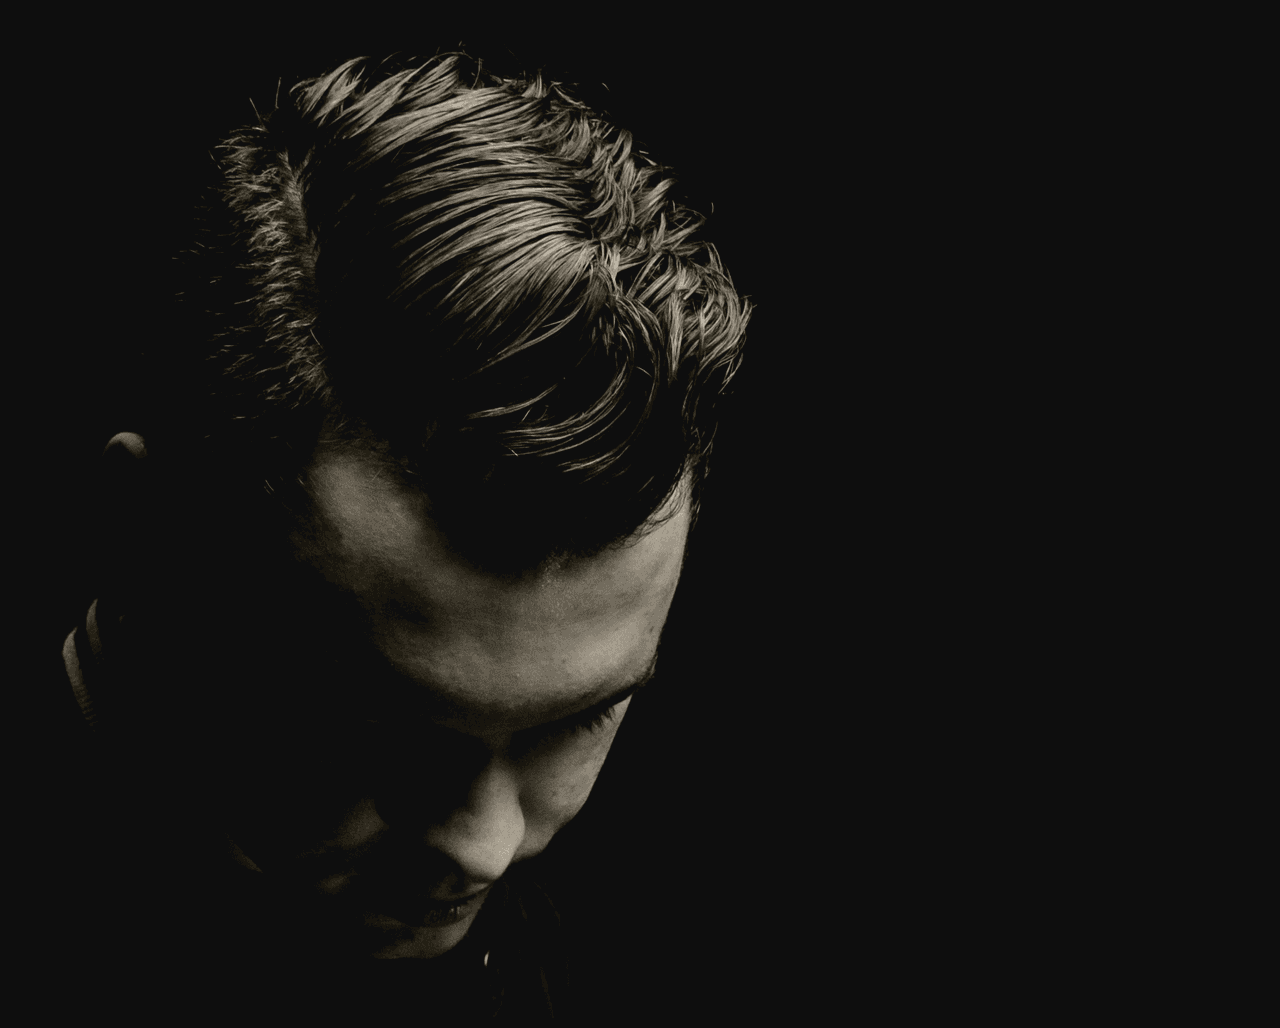
==== Responsive Project 1/index.html @ a41da8dc "Working on Git Commands" ====
<!DOCTYPE html>
<html lang="en">
<head>
    <meta charset="UTF-8">
    <meta name="viewport" content="width=device-width, initial-scale=1.0">
    <title>Document</title>
    <link rel="stylesheet" href="style.css">
</head>
<body>
    
    <main>
        <section>
            <img src="./hero.png" alt="Section1 Image">
        </section>
    </main>

</body>
</html>
---- Responsive Project 1/style.css ----
* {
  margin: 0;
  padding: 0;
  box-sizing: border-box;
}

html, body {
  height: 100%;
  width: 100%;
}

body {
  background-color: #0e0e0e;
}/*# sourceMappingURL=style.css.map */
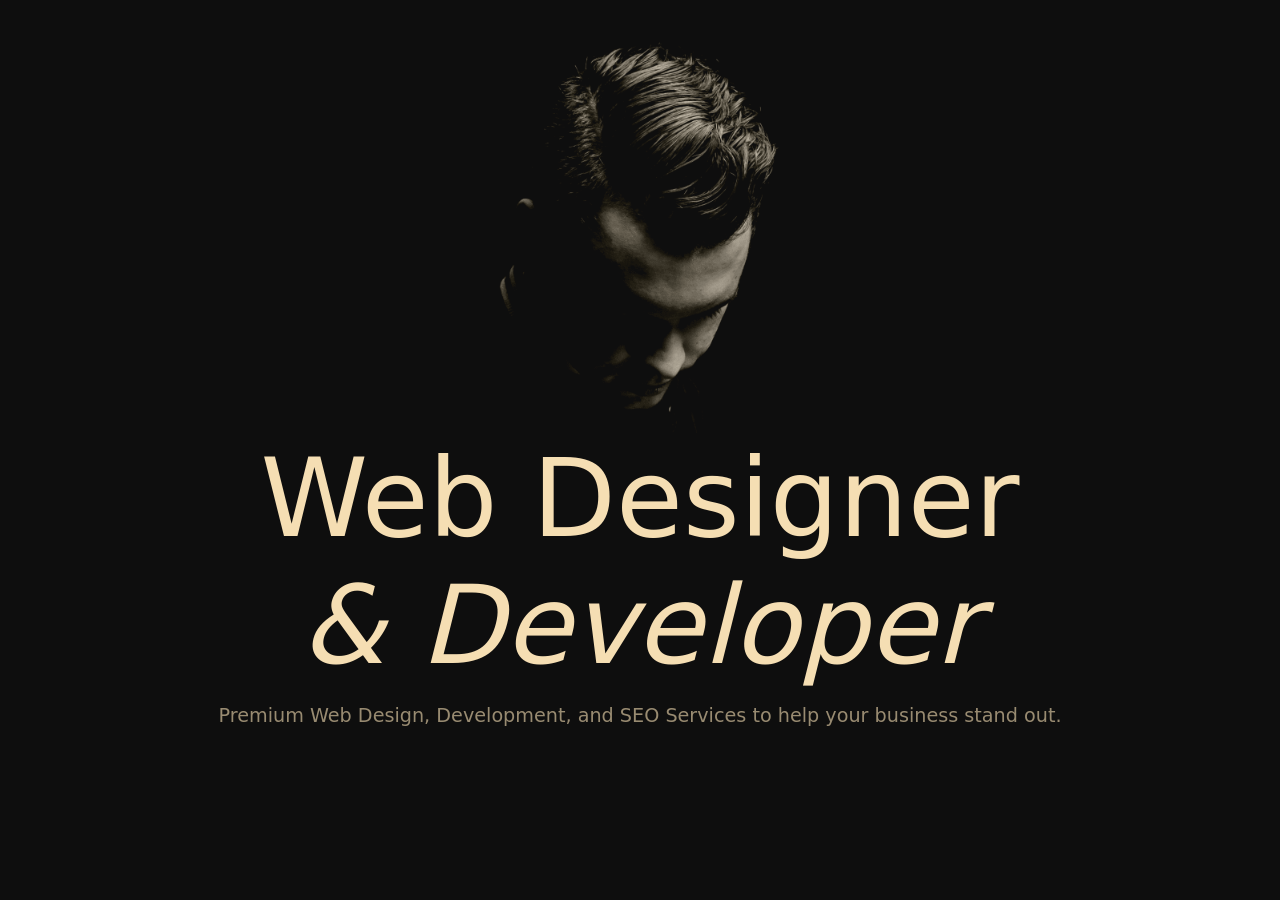
==== commit 95576bc9: "Mobile View created" ====
--- a/Responsive Project 1/index.html
+++ b/Responsive Project 1/index.html
@@ -11,6 +11,14 @@
     <main>
         <section>
             <img src="./hero.png" alt="Section1 Image">
+            <h1>
+                Web Designer
+                <br>
+                <i>& Developer</i>
+            </h1>
+            <p>
+                Premium Web Design, Development, and SEO Services to help your business stand out.
+            </p>
         </section>
     </main>
 
--- a/Responsive Project 1/style.css
+++ b/Responsive Project 1/style.css
@@ -7,8 +7,45 @@
 html, body {
   height: 100%;
   width: 100%;
+  background-color: #0e0e0e;
+  color: wheat;
+  font-size: 1vw;
+  font-family: system-ui, -apple-system, BlinkMacSystemFont, "Segoe UI", Roboto, Oxygen, Ubuntu, Cantarell, "Open Sans", "Helvetica Neue", sans-serif;
 }
 
-body {
-  background-color: #0e0e0e;
+section {
+  display: flex;
+  flex-direction: column;
+  align-items: center;
+  padding: 2rem 4rem;
+}
+section img {
+  width: 80%;
+  -o-object-fit: cover;
+     object-fit: cover;
+}
+section h1 {
+  font-size: 3.5rem;
+  text-align: center;
+  font-weight: 100;
+}
+section p {
+  text-align: center;
+  font-weight: 100;
+  font-size: 1.2rem;
+  line-height: 1.6;
+  margin: 0.9rem 0;
+  opacity: 0.6;
+}
+
+@media (min-width: 1020px) {
+  section img {
+    width: 28%;
+  }
+  section h1 {
+    font-size: 8.5rem;
+  }
+  section p {
+    font-size: 1.5rem;
+  }
 }/*# sourceMappingURL=style.css.map */
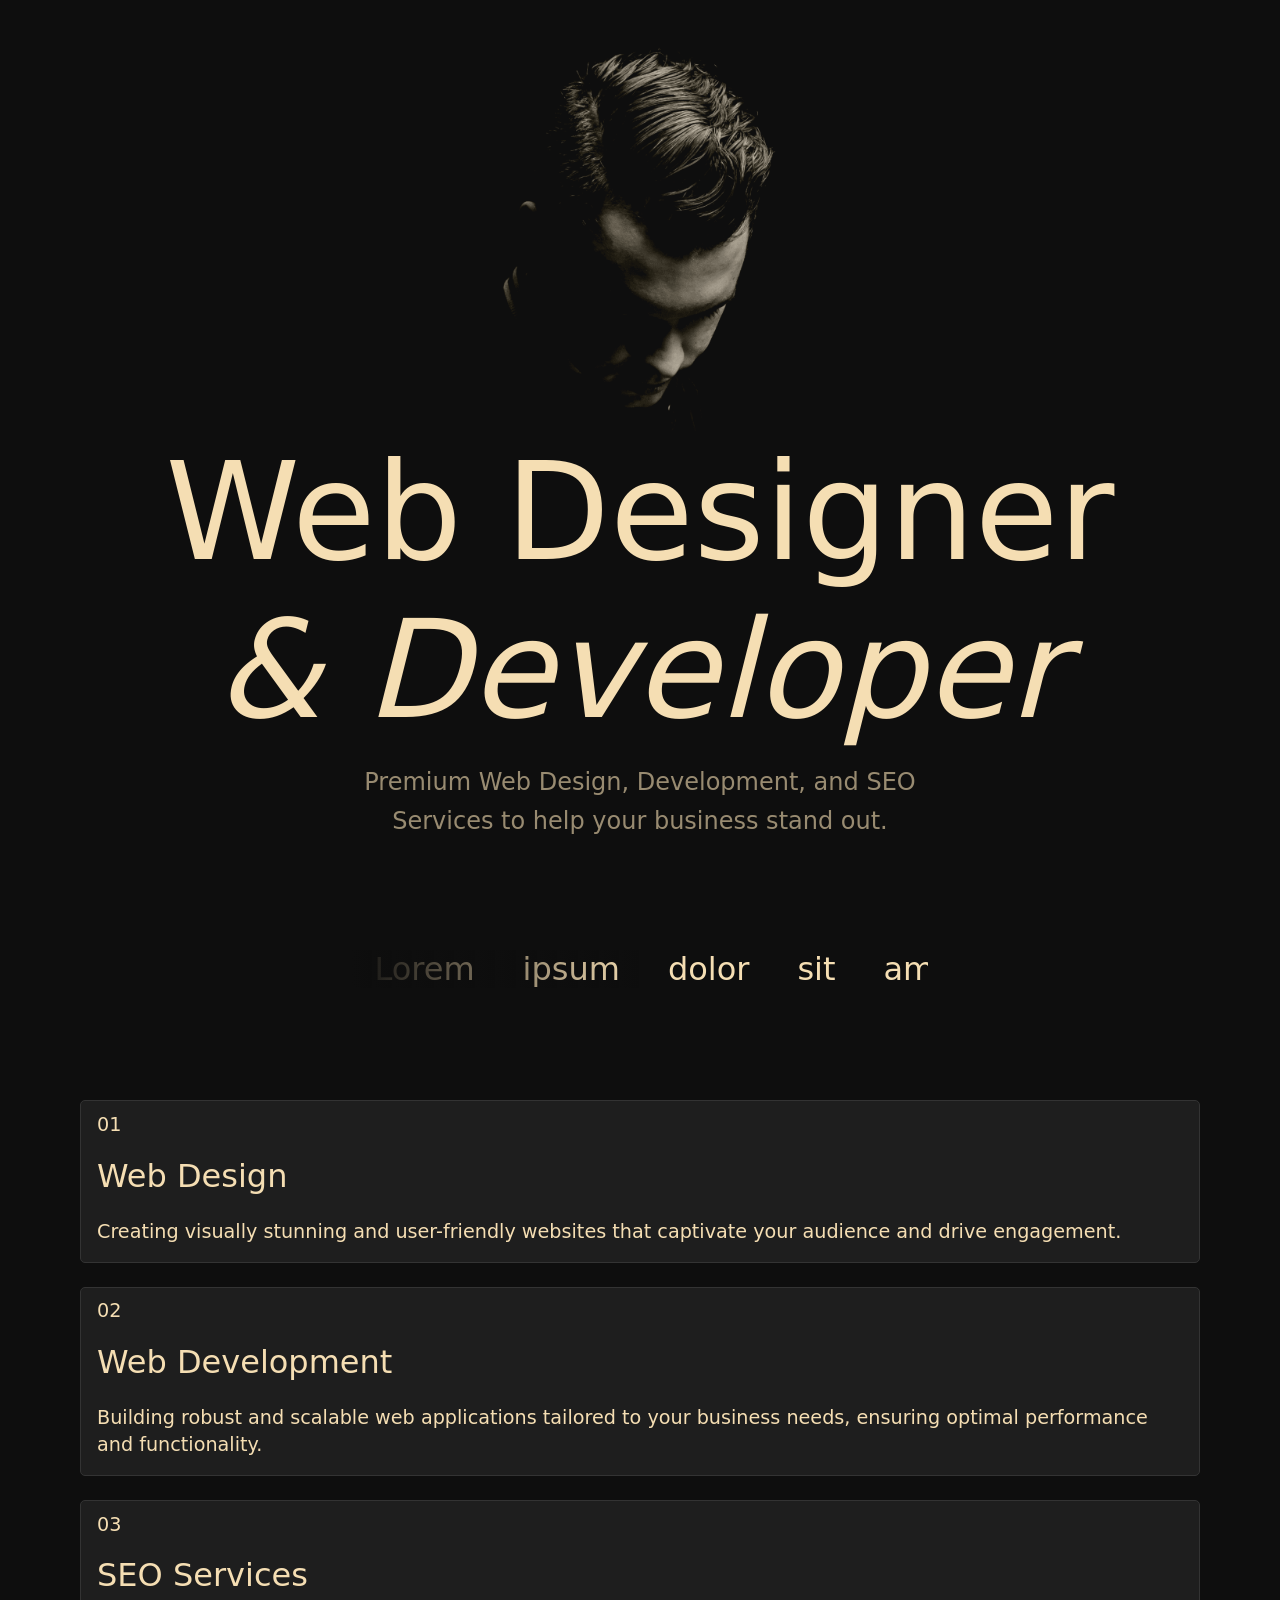
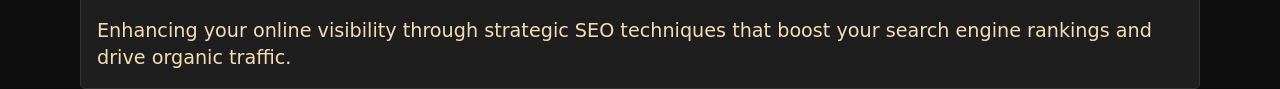
==== commit b5688a9f: "Marquee and cards added" ====
--- a/Responsive Project 1/index.html
+++ b/Responsive Project 1/index.html
@@ -9,7 +9,7 @@
 <body>
     
     <main>
-        <section>
+        <section class="view-1">
             <img src="./hero.png" alt="Section1 Image">
             <h1>
                 Web Designer
@@ -17,8 +17,53 @@
                 <i>& Developer</i>
             </h1>
             <p>
-                Premium Web Design, Development, and SEO Services to help your business stand out.
+                Premium Web Design, Development, and SEO <br> Services to help your business stand out.
             </p>
+        </section>
+        <section class="view-2">
+            <div class="marquee">
+                <div class="text">
+                    <p>Lorem</p>
+                    <p>ipsum</p>
+                    <p>dolor</p>
+                    <p>sit</p>
+                    <p>amet</p>
+                    <p>consectetur</p>
+                </div>
+                <div class="text">
+                    <p>Lorem</p>
+                    <p>ipsum</p>
+                    <p>dolor</p>
+                    <p>sit</p>
+                    <p>amet</p>
+                    <p>consectetur</p>
+                </div>
+            </div>
+        </section>
+        <section class="view-3">
+            <div class="container">
+                <div class="card-1">
+                    <h4>01</h4>
+                    <h2>Web Design</h2>
+                    <p>
+                        Creating visually stunning and user-friendly websites that captivate your audience and drive engagement.
+                    </p>
+                </div>
+                <div class="card-2">
+                    <h4>02</h4>
+                    <h2>Web Development</h2>
+                    <p>
+                        Building robust and scalable web applications tailored to your business needs, ensuring optimal performance and functionality.
+                    </p>
+                </div>
+                <div class="card-3">
+                    <h4>03</h4>
+                    <h2>SEO Services</h2>
+                    <p>
+                        Enhancing your online visibility through strategic SEO techniques that boost your search engine rankings and drive organic traffic.
+                    </p>
+                </div>
+            </div>
         </section>
     </main>
 
--- a/Responsive Project 1/style.css
+++ b/Responsive Project 1/style.css
@@ -13,23 +13,30 @@
   font-family: system-ui, -apple-system, BlinkMacSystemFont, "Segoe UI", Roboto, Oxygen, Ubuntu, Cantarell, "Open Sans", "Helvetica Neue", sans-serif;
 }
 
-section {
+html {
+  font-size: clamp(16px, 1vh, 20px);
+}
+
+.view-1 {
   display: flex;
   flex-direction: column;
   align-items: center;
   padding: 2rem 4rem;
 }
-section img {
+.view-1 br {
+  display: none;
+}
+.view-1 img {
   width: 80%;
   -o-object-fit: cover;
      object-fit: cover;
 }
-section h1 {
+.view-1 h1 {
   font-size: 3.5rem;
   text-align: center;
   font-weight: 100;
 }
-section p {
+.view-1 p {
   text-align: center;
   font-weight: 100;
   font-size: 1.2rem;
@@ -38,14 +45,121 @@
   opacity: 0.6;
 }
 
+.view-2 {
+  width: 100%;
+  padding: 4rem 4rem;
+  display: flex;
+  justify-content: center;
+}
+.view-2 .marquee {
+  display: flex;
+  width: 100%;
+  overflow: hidden;
+  position: relative;
+}
+.view-2 .marquee::after {
+  content: "";
+  height: 100%;
+  width: 50%;
+  background-image: linear-gradient(to right, #0e0e0e, transparent);
+  position: absolute;
+  top: 0;
+  left: 0;
+}
+.view-2 .marquee .text {
+  display: flex;
+  gap: 3rem;
+  padding: 0 1.4rem;
+  animation: marquee 10s linear infinite both;
+}
+.view-2 .marquee .text p {
+  font-size: 2rem;
+  font-weight: 300;
+}
+
+.view-3 {
+  width: 100%;
+  display: flex;
+  padding: 2rem 3rem 2rem 4rem;
+  padding-right: 10rem;
+  justify-content: center;
+}
+.view-3 .container {
+  width: 100%;
+  height: 300px;
+  display: flex;
+  flex-direction: column;
+  gap: 1.5rem;
+  justify-content: space-between;
+  padding: 1rem;
+}
+.view-3 .container .card-1, .view-3 .container .card-2, .view-3 .container .card-3 {
+  border: 1px solid #333;
+  min-width: 33%;
+  background-color: #1e1e1e;
+  border-radius: 5px;
+  padding: 1rem;
+  display: flex;
+  flex-direction: column;
+  gap: 1rem;
+}
+.view-3 .container .card-1 h4, .view-3 .container .card-2 h4, .view-3 .container .card-3 h4 {
+  font-size: 1rem;
+  font-weight: 100;
+  padding: 0.3rem 0;
+  line-height: 0.3;
+}
+.view-3 .container .card-1 h2, .view-3 .container .card-2 h2, .view-3 .container .card-3 h2 {
+  font-size: 2rem;
+  font-weight: 200;
+  padding: 0.5rem 0;
+}
+.view-3 .container .card-1 h2 p, .view-3 .container .card-2 h2 p, .view-3 .container .card-3 h2 p {
+  font-size: 2rem;
+  font-weight: 200;
+  line-height: 1.6;
+  opacity: 0.8;
+}
+
+@keyframes marquee {
+  0% {
+    transform: translateX(0%);
+  }
+  100% {
+    transform: translateX(-100%);
+  }
+}
 @media (min-width: 1020px) {
-  section img {
+  .view-1 br {
+    display: block;
+  }
+  .view-1 img {
     width: 28%;
   }
-  section h1 {
+  .view-1 h1 {
     font-size: 8.5rem;
   }
-  section p {
+  .view-1 p {
     font-size: 1.5rem;
   }
+  .view-2 .marquee {
+    width: 50%;
+  }
+  .view-3 {
+    padding-right: 4rem;
+  }
+  .view-3 .container {
+    max-width: 1500px;
+  }
+  .view-3 .container .card-1 h4, .view-3 .container .card-2 h4, .view-3 .container .card-3 h4 {
+    font-size: 1.2rem;
+  }
+  .view-3 .container .card-1 h2, .view-3 .container .card-2 h2, .view-3 .container .card-3 h2 {
+    font-size: 2rem;
+  }
+  .view-3 .container .card-1 p, .view-3 .container .card-2 p, .view-3 .container .card-3 p {
+    font-size: 1.2rem;
+    line-height: 1.4;
+    font-weight: 100;
+  }
 }/*# sourceMappingURL=style.css.map */
